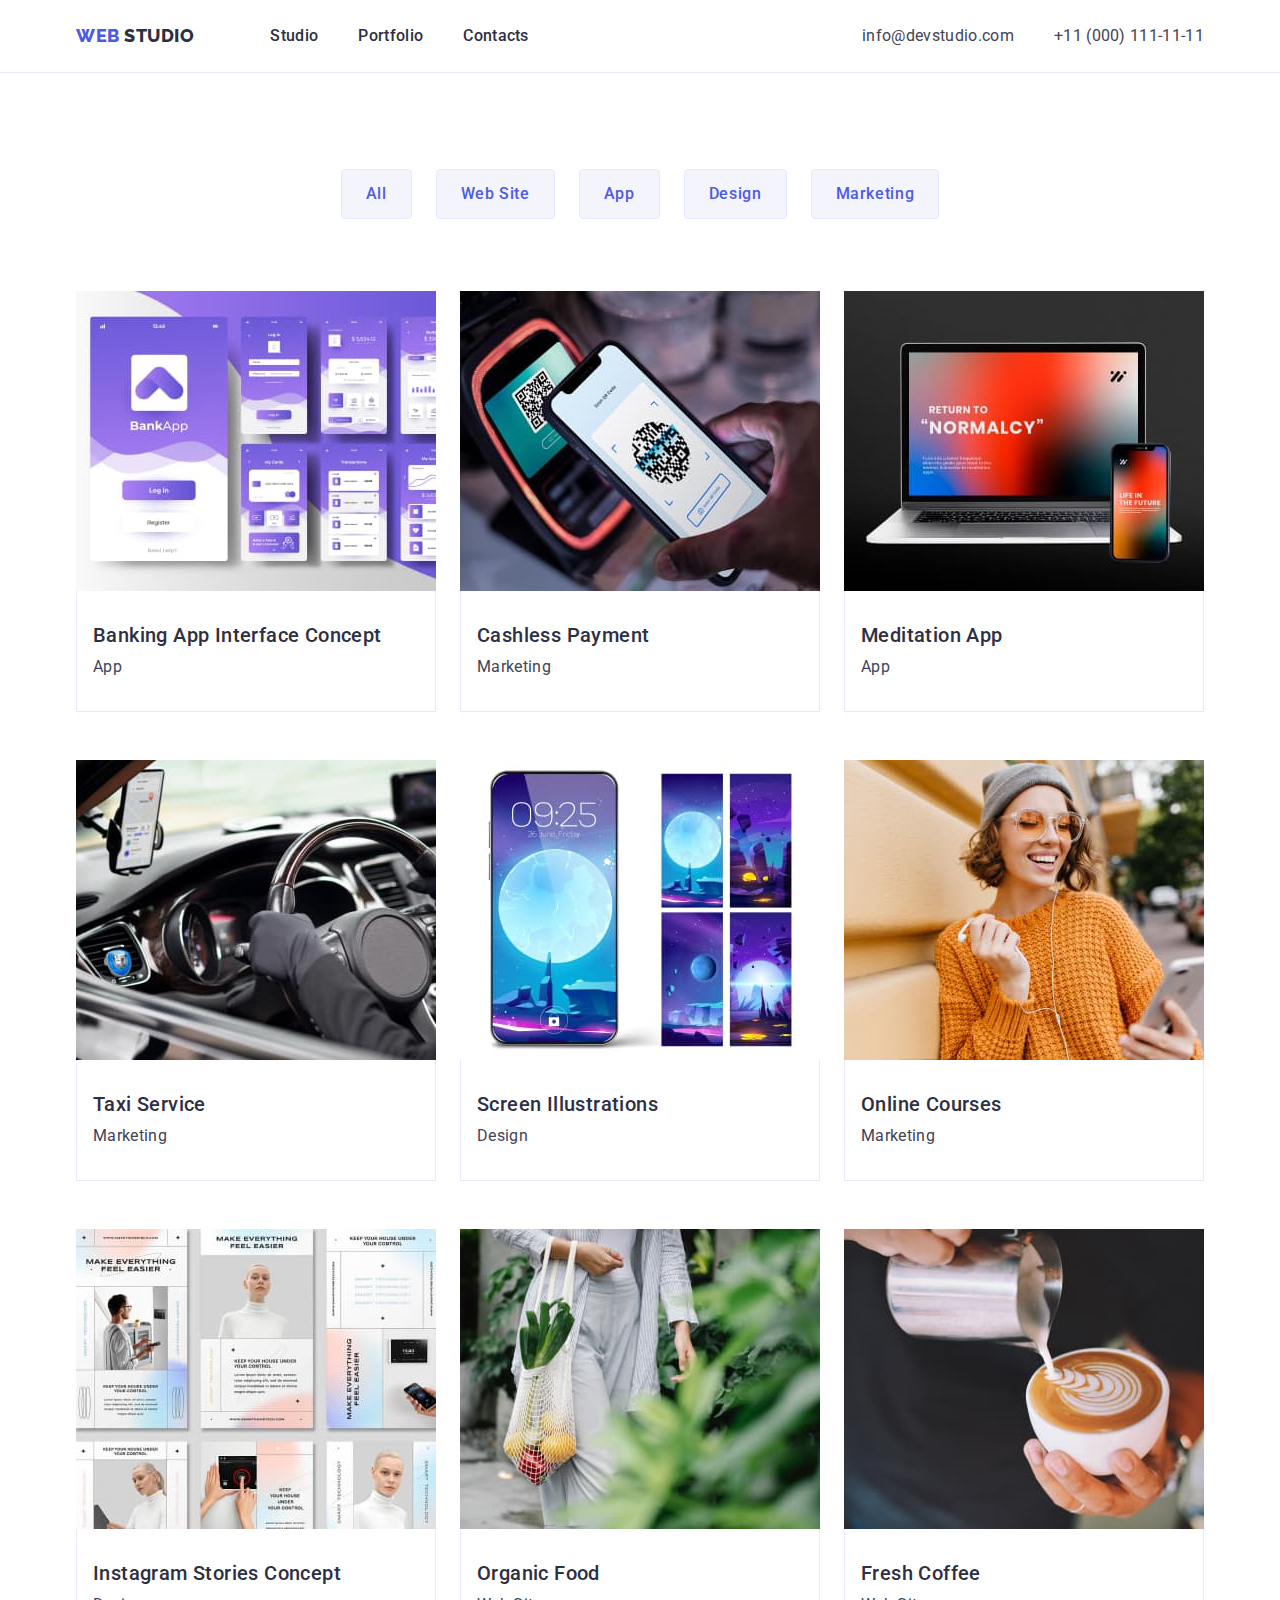
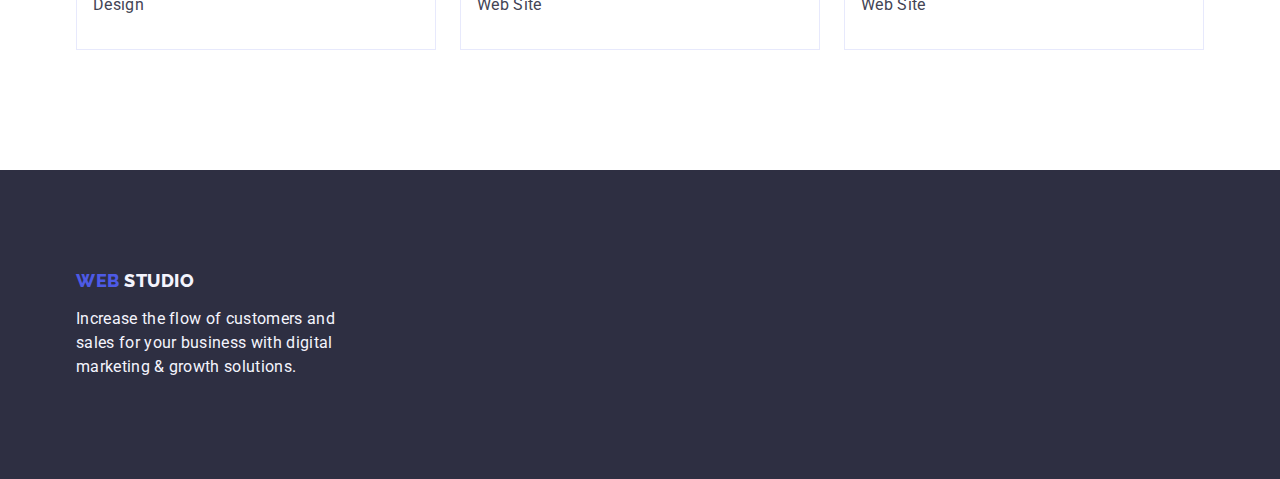
==== portfolio.html @ 8f1e39b2 "Initial commit" ====
<!DOCTYPE html>
<html lang="en">
  <head>
    <meta charset="UTF-8" />
    <meta http-equiv="X-UA-Compatible" content="IE=edge" />
    <meta name="viewport" content="width=device-width, initial-scale=1.0" />
    <title>Portfolio</title>
    <link rel="preconnect" href="https://fonts.googleapis.com" />
    <link rel="preconnect" href="https://fonts.gstatic.com" crossorigin />
    <link
      href="https://fonts.googleapis.com/css2?family=Raleway:wght@800&family=Roboto:wght@400;500;700&display=swap"
      rel="stylesheet"
    />
    <link
      rel="stylesheet"
      href="https://cdnjs.cloudflare.com/ajax/libs/modern-normalize/1.1.0/modern-normalize.min.css"
    />
    <link rel="stylesheet" href="./css/styles.css" />
  </head>

  <body>
    <!-- logo-->
    <header class="header">
      <div class="navigation-section container">
        <nav class="header-nav">
          <a href="./index.html" class="header-logo">
            Web
            <span class="header-logo-studio">Studio</span>
          </a>

          <!-- navigation -->

          <ul class="nav-items list">
            <li class="nav-item">
              <a href="./index.html" class="nav-link link">Studio</a>
            </li>
            <li class="nav-item">
              <a href="./portfolio.html" class="nav-link link">Portfolio</a>
            </li>
            <li class="nav-item">
              <a href="" class="nav-link link">Contacts</a>
            </li>
          </ul>
        </nav>

        <!-- address -->

        <address class="header-address">
          <ul class="outh-nav list">
            <li class="outh-item">
              <!-- link address mail  -->
              <a href="mailto:info@devstudio.com" class="outh-link link"
                >info@devstudio.com</a
              >
            </li>
            <li class="outh-item">
              <!-- link namber telephone -->
              <a href="tel:+110001111111" class="outh-link link"
                >+11 (000) 111-11-11</a
              >
            </li>
          </ul>
        </address>
      </div>
    </header>
    <main>
      <!-- section btn -->

      <section class="section-filtr section">
        <div class="container">
          <h1 class="visually-hidden">filters</h1>
          <ul class="filters-items list">
            <li class="btn">
              <button type="button" class="btn-link link">All</button>
            </li>
            <li class="btn">
              <button type="button" class="btn-link link">Web Site</button>
            </li>
            <li class="btn">
              <button type="button" class="btn-link link">App</button>
            </li>
            <li class="btn">
              <button type="button" class="btn-link link">Design</button>
            </li>
            <li class="btn">
              <button type="button" class="btn-link link">Marketing</button>
            </li>
          </ul>

          <!-- section photos -->

          <ul class="section-portfolio list">
            <li class="img-info">
              <a class="link" href=""
                ><img src="./images/banking.jpg" alt="banking" width="360" />
                <div class="info-link">
                  <h2 class="section-subtitle">
                    Banking App Interface Concept
                  </h2>
                  <p class="section-feature">App</p>
                </div>
              </a>
            </li>
            <li class="img-info">
              <a class="link" href=""
                ><img src="./images/cashless.jpg" alt="cashless" width="360" />
                <div class="info-link">
                  <h2 class="section-subtitle">Cashless Payment</h2>
                  <p class="section-feature">Marketing</p>
                </div>
              </a>
            </li>
            <li class="img-info">
              <a class="link" href=""
                ><img
                  src="./images/meditation.jpg"
                  alt="meditation"
                  width="360"
                />
                <div class="info-link">
                  <h2 class="section-subtitle">Meditation App</h2>
                  <p class="section-feature">App</p>
                </div>
              </a>
            </li>
            <li class="img-info">
              <a class="link" href=""
                ><img src="./images/taxi.jpg" alt="taxi" width="360" />
                <div class="info-link">
                  <h2 class="section-subtitle">Taxi Service</h2>
                  <p class="section-feature">Marketing</p>
                </div>
              </a>
            </li>
            <li class="img-info">
              <a class="link" href=""
                ><img
                  src="./images/skreenillustrations.jpg"
                  alt="skreen illustrations"
                  width="360"
                />
                <div class="info-link">
                  <h2 class="section-subtitle">Screen Illustrations</h2>
                  <p class="section-feature">Design</p>
                </div>
              </a>
            </li>
            <li class="img-info">
              <a class="link" href=""
                ><img src="./images/online.jpg" alt="online" width="360" />
                <div class="info-link">
                  <h2 class="section-subtitle">Online Courses</h2>
                  <p class="section-feature">Marketing</p>
                </div>
              </a>
            </li>
            <li class="img-info">
              <a class="link" href=""
                ><img
                  src="./images/instadram.jpg"
                  alt="instadram"
                  width="360"
                />
                <div class="info-link">
                  <h2 class="section-subtitle">Instagram Stories Concept</h2>
                  <p class="section-feature">Design</p>
                </div>
              </a>
            </li>
            <li class="img-info">
              <a class="link" href="">
                <img src="./images/organic.jpg" alt="organic" width="360" />
                <div class="info-link">
                  <h2 class="section-subtitle">Organic Food</h2>
                  <p class="section-feature">Web Site</p>
                </div>
              </a>
            </li>
            <li class="img-info">
              <a class="link" href=""
                ><img src="./images/fresh.jpg" alt="fresh" width="360" />
                <div class="info-link">
                  <h2 class="section-subtitle">Fresh Coffee</h2>
                  <p class="section-feature">Web Site</p>
                </div>
              </a>
            </li>
          </ul>
        </div>
      </section>
    </main>
    <footer class="futer list">
      <div class="container">
        <a href="./index.html" class="logo-futer link">
          Web
          <span class="title-studio">Studio</span>
        </a>
        <p class="box-text">
          Increase the flow of customers and sales for your business with
          digital marketing & growth solutions.
        </p>
      </div>
    </footer>
  </body>
</html>
---- css/styles.css ----
:root {
  --primary-text-color: #434455;
  --title-text-color: #2e2f42;
  --background-style-color: #ffffff;
  --primary-button-color: #4d5ae5;
  --active-button-color: #404bbf;
  --design-element: #f4f4fd;
  --border-box: #e7e9fc;
}

html {
  box-sizing: border-box;
}

*,
*::before *::after {
  box-sizing: inherit;
}

body {
  font-family: Roboto, sans-serif;
  margin: 0;
  background-color: var(--background-style-color);
  color: var(--primary-text-color);
  letter-spacing: 0.02em;
}

/* defolt class */

h1,
h2,
h3,
h4,
p {
  margin: 0 auto;
}
ul {
  list-style: none;
  padding: 0;
  margin: 0;
}
a {
  text-decoration: none;
}
.visually-hidden {
  position: absolute;
  width: 1px;
  height: 1px;
  margin: -1px;
  border: 0;
  padding: 0;

  white-space: nowrap;
  clip-path: inset(100%);
  clip: rect(0 0 0 0);
  overflow: hidden;
}

.container {
  width: 1158px;
  padding: 0 15px;

  margin: 0 auto;
}
.section-title {
  margin-top: 0;
  margin-bottom: 72px;

  color: var(--title-text-color);
  font-weight: 700;
  font-size: 36px;
  line-height: 1.11;
  text-align: center;
  letter-spacing: 0.02em;
  text-transform: capitalize;
}

.section-subtitle {
  margin-bottom: 8px;
  align-items: center;

  color: var(--title-text-color);
  font-family: "Roboto";
  font-style: normal;
  font-weight: 500;
  font-size: 20px;
  line-height: 1.2;
  letter-spacing: 0.02em;
}

.section-feature {
  margin-top: 0;
  margin-bottom: 0px;

  color: var(--primary-text-color);
  font-size: 16px;
  line-height: 1.5;
}

img {
  display: block;
}

/* logo*/

.navigation-section {
  display: flex;
  align-items: center;
  justify-content: space-between;
  margin: 0 auto;
}

.header {
  border-bottom: 1px solid var(--border-box);
}

.header-nav {
  display: flex;
  align-items: center;
}

.header-logo {
  margin-right: 76px;

  color: var(--primary-button-color);
  font-family: Raleway, sans-serif;
  font-weight: 800;
  font-size: 18px;
  line-height: 1.17;
  letter-spacing: 0.03em;
  text-transform: uppercase;
  text-decoration: none;
}
.header-logo-studio {
  color: var(--title-text-color);
}

/* navigation */

.nav-items {
  display: flex;
}
.nav-item:not(:last-child) {
  margin-right: 40px;
}
.nav-link {
  display: block;
  padding: 24px 0;

  color: var(--title-text-color);
  font-weight: 500;
  font-family: inherit;
  font-size: 16px;
  line-height: 1.5;
}

.nav-link:hover,
.nav-link:focus {
  color: var(--active-button-color);
}

/* address  */
.header-address {
  padding-top: 24px;
  padding-bottom: 24px;
}
.outh-nav {
  display: flex;
}

.outh-item:not(:last-child) {
  margin-right: 40px;
}

.outh-link {
  display: block;
  border: none;

  color: var(--primary-text-color);
  font-style: normal;
  font-size: 16px;
  line-height: 1.5;
}
.outh-link:hover,
.outh-link:focus {
  color: var(--active-button-color);
}

/* hero */

.hero {
  align-items: center;

  padding: 188px 0;
  background-color: var(--title-text-color);
}

.hero-subject {
  max-width: 496px;
  margin-bottom: 48px;

  color: var(--background-style-color);
  font-weight: 700;
  font-size: 56px;
  line-height: 1.07;
  letter-spacing: 0.02em;
}
/*hero btn */

.hero-btn {
  display: block;
  min-width: 169px;
  padding: 16px 32px;
  margin: auto;

  background-color: var(--primary-button-color);
  color: var(--background-style-color);
  font-family: "Roboto", sans-serif;
  font-weight: 500;
  font-size: 16px;
  line-height: 1.5;
  letter-spacing: 0.04em;
  cursor: pointer;

  border: none;
  box-shadow: 0px 4px 4px rgba(0, 0, 0, 0.15);
  border-radius: 4px;
}

.hero-btn:hover,
.hero-btn:focus {
  background-color: var(--active-button-color);
  color: var(--background-style-color);
}

/* section */
.advantages-section {
  padding: 120px 0;
  margin: 0 auto;
}

.advantages-list {
  display: flex;
  align-items: center;
  gap: 24px;
}
.advantages-item {
  display: flex;
  flex-direction: column;
  align-items: baseline;
  padding: 0px;
  /* gap: 8px; */
  width: calc((100% - 72px) / 4);
}
.advantages-item .section-subtitle {
  margin-left: 0;
}

/* work-section  */

.work-section {
  padding-bottom: 120px;
}

.work-list {
  display: flex;
}

.work-item:not(:last-child) {
  margin-right: 24px;
}
/* section 4 */
.section-individual {
  padding-top: 120px;
  padding-bottom: 120px;

  background-color: var(--design-element);
}

.individual-lists {
  display: flex;
  align-items: center;
  padding: 0;
  margin: 0;
}

.teacher-list {
  background-color: var(--background-style-color);
  box-shadow: 0px 1px 6px rgba(46, 47, 66, 0.08),
    0px 1px 1px rgba(46, 47, 66, 0.16), 0px 2px 1px rgba(46, 47, 66, 0.08);
  border-radius: 0px 0px 4px 4px;
}

.teacher-list:not(:last-child) {
  margin-right: 24px;
}

.information-list {
  display: flex;
  flex-direction: column;
  padding: 32px 16px;
}
.information-list > h3,
.information-list > p {
  text-align: center;
}

/* footer     */
.futer {
  display: flex;

  background-color: var(--title-text-color);
  padding-top: 100px;
  padding-bottom: 100px;
}

.logo-futer {
  display: inline-block;
  margin-bottom: 16px;
  padding: 0;

  min-width: 115px;
  color: var(--primary-button-color);
  font-family: Raleway, sans-serif;
  font-weight: 800;
  font-size: 18px;
  line-height: 1.17;
  letter-spacing: 0.03em;
  text-transform: uppercase;
  text-decoration: none;
}

.title-studio {
  color: var(--design-element);
}
.box-text {
  width: 264px;
  margin: 0;

  color: var(--design-element);
  font-size: 16px;
  line-height: 1.5;
}

/* porfolio */
.section-filtr {
  padding: 96px 0 120px;
}

.filters-items {
  display: flex;
  padding: 0;

  margin-bottom: 72px;
  gap: 24px;
  align-items: center;

  flex-direction: row;
  justify-content: center;
}
.btn {
  align-items: center;
  margin: 0;
  padding: 0;
}

.btn-link {
  display: flex;
  margin: 0;
  padding: 12px 24px;
  align-items: center;
  border: 1px solid var(--border-box);
  border-radius: 4px;

  background-color: var(--design-element);
  color: var(--primary-button-color);
  font-family: Roboto, sans-serif;
  font-weight: 500;
  font-size: 16px;
  line-height: 1.5;
  letter-spacing: 0.04em;
  cursor: pointer;
}
.ntn-link:not(:last-child) {
  margin-right: 12px 24px;
}

.btn-link:hover,
.btn-link:focus {
  background-color: var(--active-button-color);
  color: var(--background-style-color);
  border: none;
  border: 1px solid transparent;
}

/* section-portfolio 2 */
.section-portfolio {
  display: flex;
  flex-wrap: wrap;
}
.img-info {
  display: flex;
  justify-content: center;
  margin-right: 24px;
  margin-bottom: 48px;
  width: 360px;
  /* border: 1px solid var(--border-box); */
}

.img-info:nth-child(3n) {
  margin-right: 0;
}
.img-info:nth-last-child(-n + 3) {
  margin-bottom: 0;
}

.info-link {
  margin: 0 auto;
  padding: 32px 16px;

  border: 1px solid var(--border-box);
  border-top: none;
}
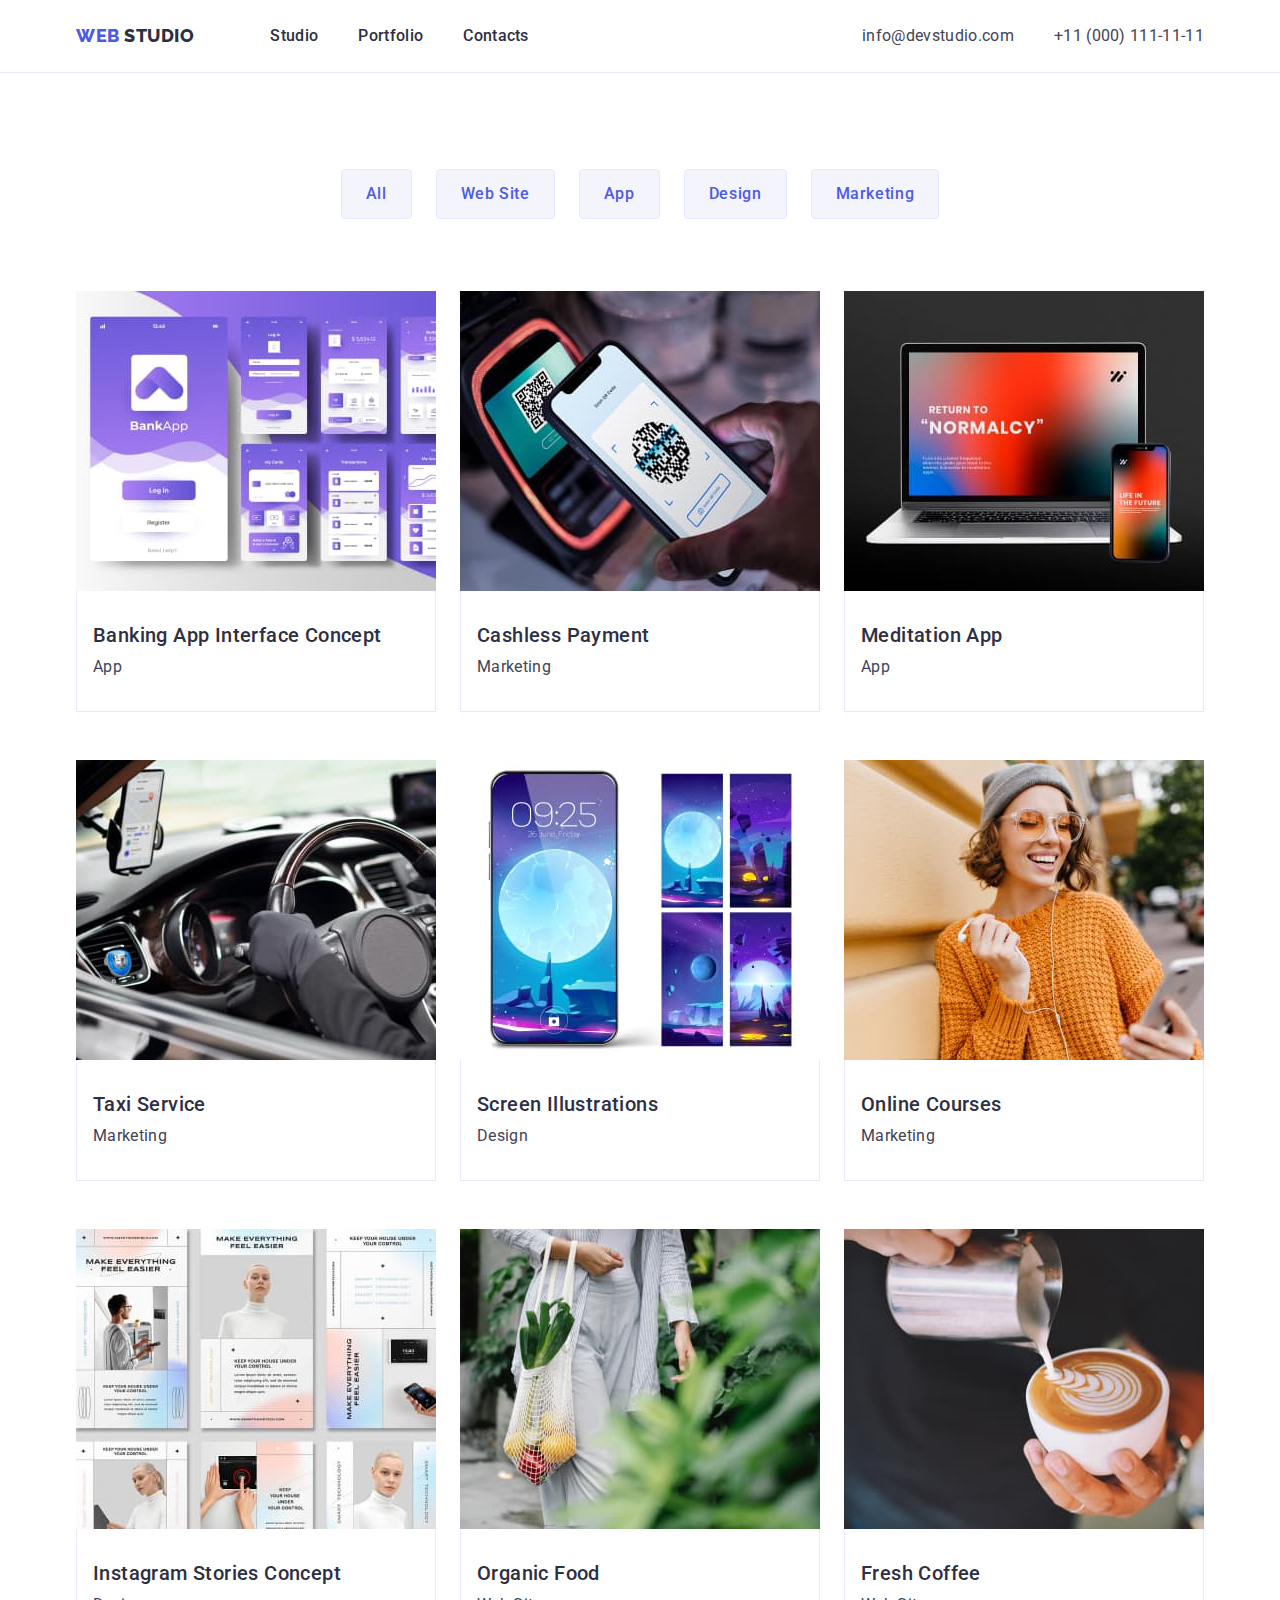
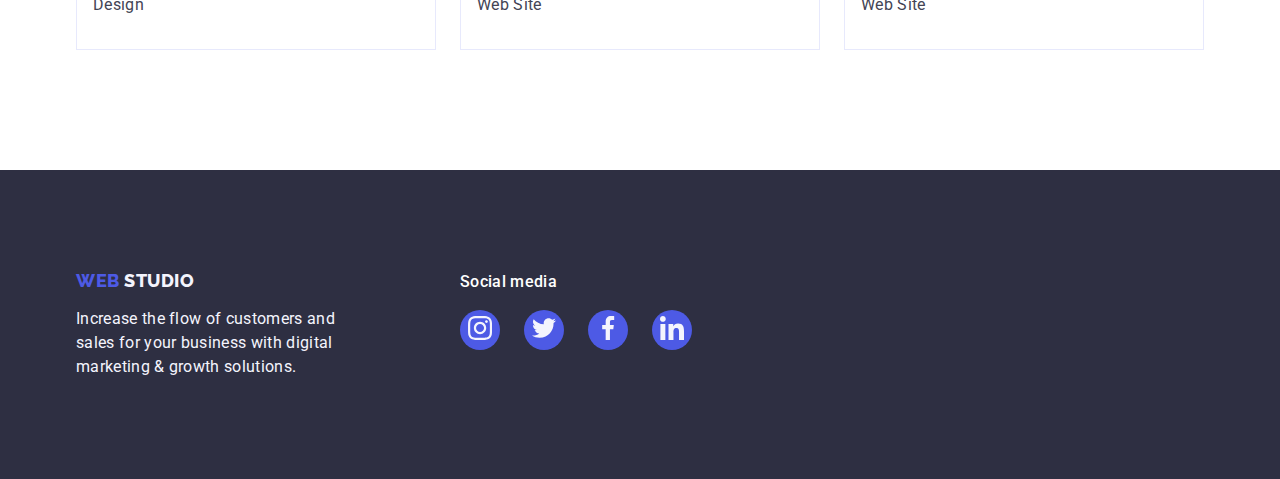
==== commit 8e6e45de: "my-job" ====
--- a/portfolio.html
+++ b/portfolio.html
@@ -189,16 +189,51 @@
         </div>
       </section>
     </main>
-    <footer class="futer list">
-      <div class="container">
-        <a href="./index.html" class="logo-futer link">
-          Web
-          <span class="title-studio">Studio</span>
-        </a>
-        <p class="box-text">
-          Increase the flow of customers and sales for your business with
-          digital marketing & growth solutions.
-        </p>
+    <footer class="futer">
+      <div class="over-futer container">
+        <div class="futer-title">
+          <a href="./index.html" class="logo-futer link">
+            Web
+            <span class="title-studio">Studio</span>
+          </a>
+          <p class="box-text">
+            Increase the flow of customers and sales for your business with
+            digital marketing & growth solutions.
+          </p>
+        </div>
+        <div class="contacts-active">
+          <h4 class="futer-subtitle">Social media</h4>
+          <ul class="futer-link-icon">
+            <li class="compani-link-icon">
+              <a href="" aria-label="link to instagram">
+                <svg class="social-contakt" width="24" height="24">
+                  <use href="./images/icons.svg#icon-instagram"></use>
+                </svg>
+              </a>
+            </li>
+            <li class="compani-link-icon">
+              <a href="" aria-label="link to twitter">
+                <svg class="social-contakt" width="24" height="24">
+                  <use href="./images/icons.svg#icon-twitter"></use>
+                </svg>
+              </a>
+            </li>
+            <li class="compani-link-icon">
+              <a href="" aria-label="link to facebook">
+                <svg class="social-contakt" width="24" height="24">
+                  <use href="./images/icons.svg#icon-facebook"></use>
+                </svg>
+              </a>
+            </li>
+            <li class="compani-link-icon">
+              <a href="" aria-label="link to linkedin">
+                <svg class="social-contakt" width="24" height="24">
+                  <use href="./images/icons.svg#icon-linkedin"></use>
+                </svg>
+              </a>
+            </li>
+          </ul>
+        </div>
       </div>
     </footer>
   </body>
--- a/css/styles.css
+++ b/css/styles.css
@@ -6,6 +6,8 @@
   --active-button-color: #404bbf;
   --design-element: #f4f4fd;
   --border-box: #e7e9fc;
+  --icon-color: #8e8f99;
+  --social-link-active: #31d0aa;
 }
 
 html {
@@ -86,6 +88,16 @@
   font-size: 20px;
   line-height: 1.2;
   letter-spacing: 0.02em;
+}
+.futer-subtitle {
+  margin-bottom: 16px;
+  align-items: center;
+
+  font-weight: 500;
+  font-size: 16px;
+  line-height: 1.5;
+  letter-spacing: 0.02em;
+  color: var(--background-style-color);
 }
 
 .section-feature {
@@ -189,10 +201,18 @@
 /* hero */
 
 .hero {
-  align-items: center;
-
   padding: 188px 0;
+
   background-color: var(--title-text-color);
+  background-image: linear-gradient(
+      rgba(46, 47, 66, 0.7),
+      rgba(46, 47, 66, 0.7)
+    ),
+    url(../images/bac-people-office.jpg);
+  background-repeat: no-repeat;
+  background-position: center;
+
+  background-size: 1440px 600px;
 }
 
 .hero-subject {
@@ -233,7 +253,7 @@
   color: var(--background-style-color);
 }
 
-/* section */
+/* section 2 */
 .advantages-section {
   padding: 120px 0;
   margin: 0 auto;
@@ -249,8 +269,24 @@
   flex-direction: column;
   align-items: baseline;
   padding: 0px;
-  /* gap: 8px; */
+  gap: 8px;
   width: calc((100% - 72px) / 4);
+}
+.icon-bac {
+  display: flex;
+  justify-content: center;
+  align-items: center;
+
+  width: 264px;
+  height: 112px;
+
+  background: var(--design-element);
+  border-radius: 4px;
+}
+
+.social-icon {
+  width: 64px;
+  height: 64px;
 }
 .advantages-item .section-subtitle {
   margin-left: 0;
@@ -269,7 +305,7 @@
 .work-item:not(:last-child) {
   margin-right: 24px;
 }
-/* section 4 */
+/*nfo-teacher section 4 */
 .section-individual {
   padding-top: 120px;
   padding-bottom: 120px;
@@ -279,6 +315,7 @@
 
 .individual-lists {
   display: flex;
+  align-items: center;
   align-items: center;
   padding: 0;
   margin: 0;
@@ -303,8 +340,78 @@
 .information-list > h3,
 .information-list > p {
   text-align: center;
-}
-
+  margin-bottom: 8px;
+}
+.info-link-icon {
+  display: flex;
+
+  flex-direction: row;
+  justify-content: center;
+  align-items: center;
+  padding: 0px;
+  gap: 24px;
+}
+.link-icon-teacher {
+  display: flex;
+  justify-content: center;
+  align-items: center;
+  width: 40px;
+  height: 40px;
+
+  background-color: var(--primary-button-color);
+  border-radius: 50%;
+}
+.link-icon-teacher:hover,
+.link-icon-teacher:focus {
+  background-color: var(--social-link-active);
+  border-radius: 50%;
+}
+
+.social-list {
+  fill: var(--design-element);
+  width: 16px;
+  height: 16px;
+}
+
+/* compani link */
+
+.compani {
+  padding-top: 120px;
+  padding-bottom: 120px;
+  margin: auto;
+}
+.compani-lists {
+  display: flex;
+
+  flex-direction: row;
+  justify-content: center;
+  align-items: center;
+  padding: 0px;
+  gap: 24px;
+}
+
+.img-link-compani > a {
+  display: flex;
+  justify-content: center;
+  align-items: center;
+  width: 168px;
+  height: 88px;
+  border: 1px solid #8e8f99;
+
+  border-radius: 4px;
+}
+.compani-link {
+  fill: #8e8f99;
+}
+.compani-link:hover,
+.compani-link:focus,
+.img-link-compani:hover,
+.img-link-compani:focus {
+  border: 1px solid #404bbf;
+  fill: #404bbf;
+}
+
+/* #404BBF */
 /* footer     */
 .futer {
   display: flex;
@@ -312,6 +419,11 @@
   background-color: var(--title-text-color);
   padding-top: 100px;
   padding-bottom: 100px;
+}
+
+.over-futer {
+  display: flex;
+  gap: 120px;
 }
 
 .logo-futer {
@@ -341,6 +453,38 @@
   font-size: 16px;
   line-height: 1.5;
 }
+/* futer link */
+
+.futer-link-icon {
+  display: flex;
+
+  flex-direction: row;
+  justify-content: center;
+  align-items: center;
+  padding: 0px;
+  gap: 24px;
+}
+.compani-link-icon {
+  display: flex;
+  justify-content: center;
+  align-items: center;
+  width: 40px;
+  height: 40px;
+
+  background-color: var(--primary-button-color);
+  border-radius: 50%;
+}
+
+.social-contakt {
+  fill: var(--design-element);
+  width: 24px;
+  height: 24px;
+}
+.compani-link-icon:hover,
+.compani-link-icon:focus {
+  background-color: var(--social-link-active);
+  border-radius: 50%;
+}
 
 /* porfolio */
 .section-filtr {
@@ -391,6 +535,9 @@
   color: var(--background-style-color);
   border: none;
   border: 1px solid transparent;
+  box-shadow: 0px 3px 1px rgba(0, 0, 0, 0.1), 0px 2px 1px rgba(0, 0, 0, 0.08),
+    0px 2px 2px rgba(0, 0, 0, 0.12);
+  border-radius: 4px;
 }
 
 /* section-portfolio 2 */
@@ -404,7 +551,6 @@
   margin-right: 24px;
   margin-bottom: 48px;
   width: 360px;
-  /* border: 1px solid var(--border-box); */
 }
 
 .img-info:nth-child(3n) {
@@ -412,6 +558,12 @@
 }
 .img-info:nth-last-child(-n + 3) {
   margin-bottom: 0;
+}
+
+.img-info:hover,
+.img-info:focus {
+  box-shadow: 0px 1px 6px rgba(46, 47, 66, 0.08),
+    0px 1px 1px rgba(46, 47, 66, 0.16), 0px 2px 1px rgba(46, 47, 66, 0.08);
 }
 
 .info-link {
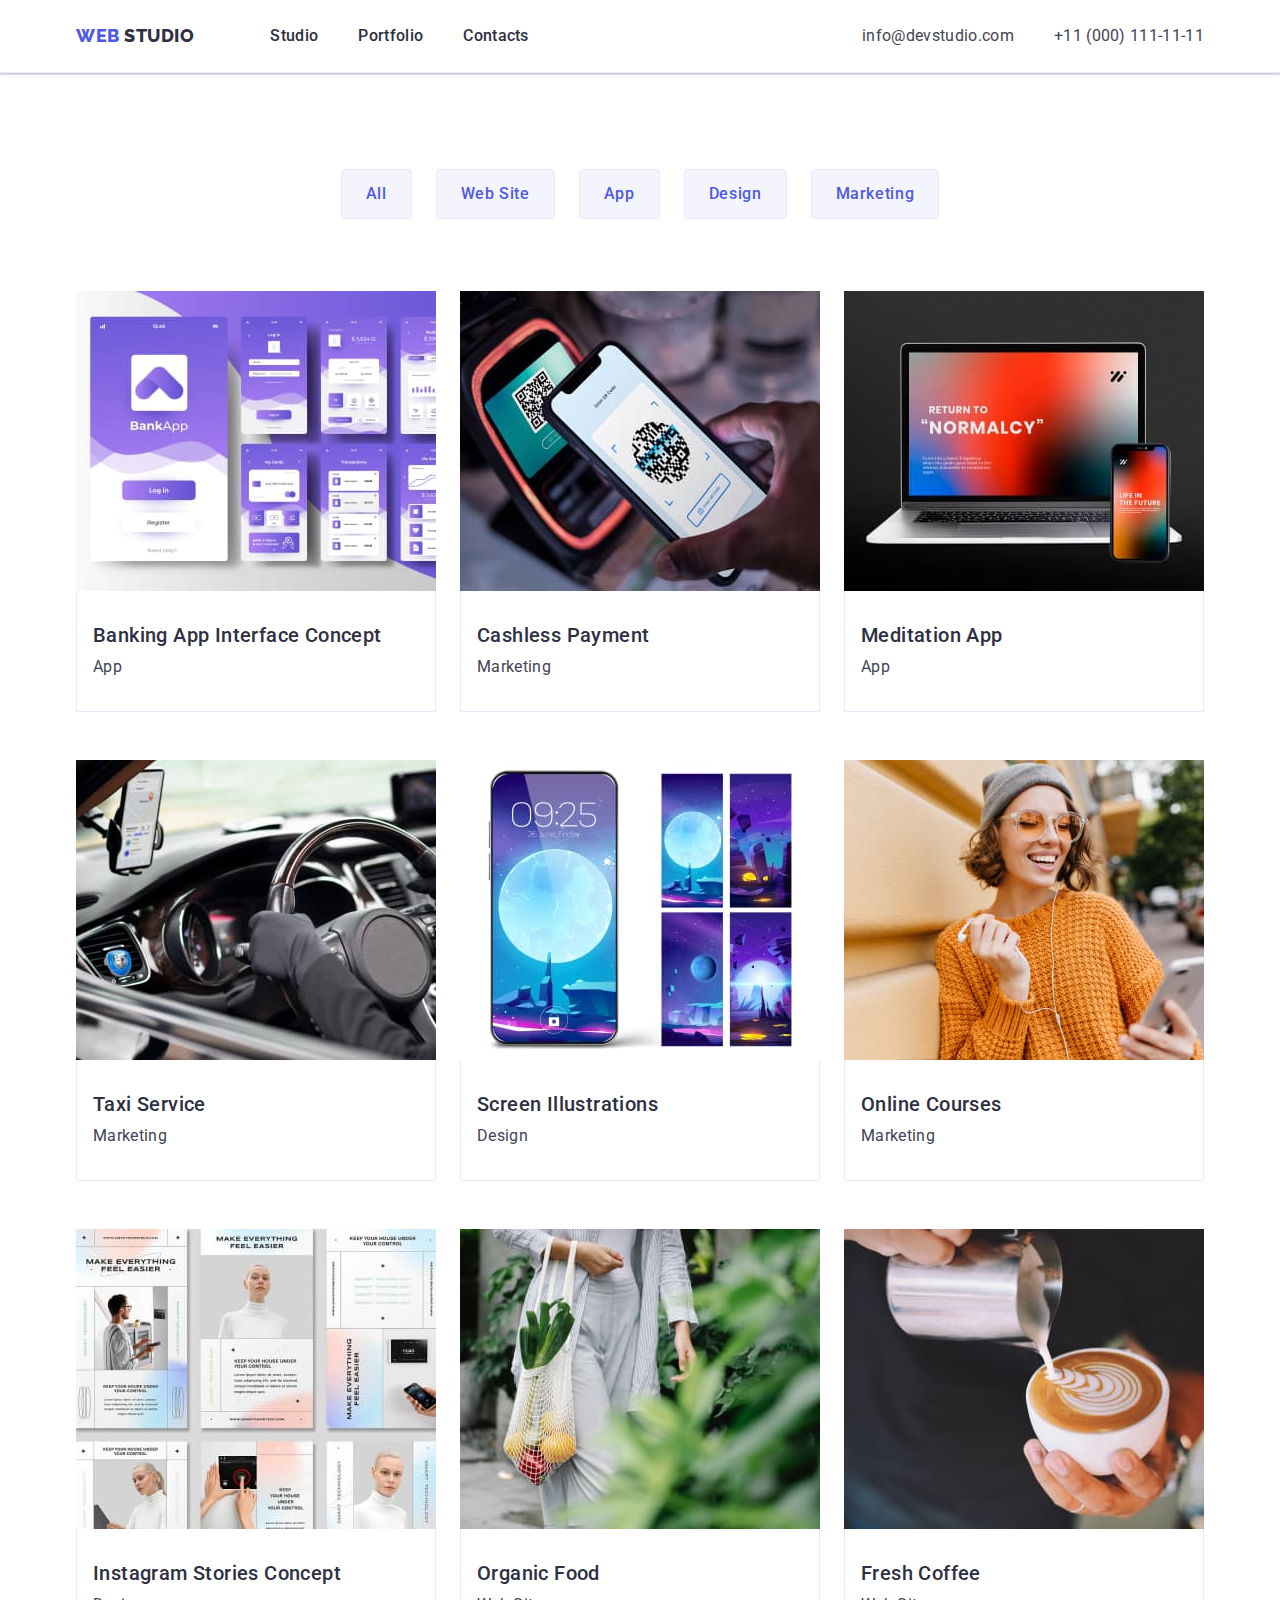
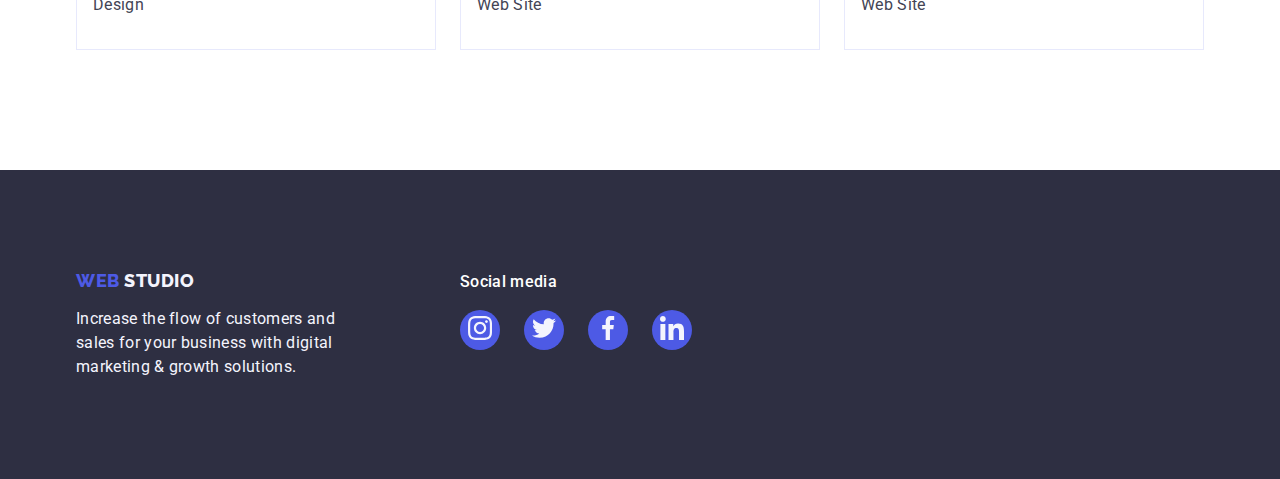
==== commit 56ed7b17: "blend" ====
--- a/portfolio.html
+++ b/portfolio.html
@@ -91,7 +91,7 @@
 
           <ul class="section-portfolio list">
             <li class="img-info">
-              <a class="link" href=""
+              <a class="img-portfolio_link link" href=""
                 ><img src="./images/banking.jpg" alt="banking" width="360" />
                 <div class="info-link">
                   <h2 class="section-subtitle">
@@ -102,7 +102,7 @@
               </a>
             </li>
             <li class="img-info">
-              <a class="link" href=""
+              <a class="img-portfolio_link link" href=""
                 ><img src="./images/cashless.jpg" alt="cashless" width="360" />
                 <div class="info-link">
                   <h2 class="section-subtitle">Cashless Payment</h2>
@@ -111,7 +111,7 @@
               </a>
             </li>
             <li class="img-info">
-              <a class="link" href=""
+              <a class="img-portfolio_link link" href=""
                 ><img
                   src="./images/meditation.jpg"
                   alt="meditation"
@@ -124,7 +124,7 @@
               </a>
             </li>
             <li class="img-info">
-              <a class="link" href=""
+              <a class="img-portfolio_link link" href=""
                 ><img src="./images/taxi.jpg" alt="taxi" width="360" />
                 <div class="info-link">
                   <h2 class="section-subtitle">Taxi Service</h2>
@@ -133,7 +133,7 @@
               </a>
             </li>
             <li class="img-info">
-              <a class="link" href=""
+              <a class="img-portfolio_link link" href=""
                 ><img
                   src="./images/skreenillustrations.jpg"
                   alt="skreen illustrations"
@@ -146,7 +146,7 @@
               </a>
             </li>
             <li class="img-info">
-              <a class="link" href=""
+              <a class="img-portfolio_link link" href=""
                 ><img src="./images/online.jpg" alt="online" width="360" />
                 <div class="info-link">
                   <h2 class="section-subtitle">Online Courses</h2>
@@ -155,7 +155,7 @@
               </a>
             </li>
             <li class="img-info">
-              <a class="link" href=""
+              <a class="img-portfolio_link link" href=""
                 ><img
                   src="./images/instadram.jpg"
                   alt="instadram"
@@ -168,7 +168,7 @@
               </a>
             </li>
             <li class="img-info">
-              <a class="link" href="">
+              <a class="img-portfolio_link link" href="">
                 <img src="./images/organic.jpg" alt="organic" width="360" />
                 <div class="info-link">
                   <h2 class="section-subtitle">Organic Food</h2>
@@ -177,7 +177,7 @@
               </a>
             </li>
             <li class="img-info">
-              <a class="link" href=""
+              <a class="img-portfolio_link link" href=""
                 ><img src="./images/fresh.jpg" alt="fresh" width="360" />
                 <div class="info-link">
                   <h2 class="section-subtitle">Fresh Coffee</h2>
--- a/css/styles.css
+++ b/css/styles.css
@@ -124,6 +124,8 @@
 
 .header {
   border-bottom: 1px solid var(--border-box);
+  box-shadow: 0px 2px 1px rgba(46, 47, 66, 0.08),
+    0px 1px 1px rgba(46, 47, 66, 0.16), 0px 1px 6px rgba(46, 47, 66, 0.08);
 }
 
 .header-nav {
@@ -201,6 +203,9 @@
 /* hero */
 
 .hero {
+  max-height: 600;
+  max-width: 1440px;
+  margin: auto;
   padding: 188px 0;
 
   background-color: var(--title-text-color);
@@ -211,8 +216,7 @@
     url(../images/bac-people-office.jpg);
   background-repeat: no-repeat;
   background-position: center;
-
-  background-size: 1440px 600px;
+  background-size: cover;
 }
 
 .hero-subject {
@@ -282,6 +286,7 @@
 
   background: var(--design-element);
   border-radius: 4px;
+  margin-bottom: 8px;
 }
 
 .social-icon {
@@ -335,7 +340,8 @@
 .information-list {
   display: flex;
   flex-direction: column;
-  padding: 32px 16px;
+
+  padding: 32px 0;
 }
 .information-list > h3,
 .information-list > p {
@@ -357,12 +363,21 @@
   align-items: center;
   width: 40px;
   height: 40px;
-
+}
+
+.link-content-icon-people {
+  display: flex;
+  justify-content: center;
+  align-items: center;
+
+  width: 100%;
+  height: 100%;
   background-color: var(--primary-button-color);
   border-radius: 50%;
 }
-.link-icon-teacher:hover,
-.link-icon-teacher:focus {
+
+.link-content-icon-people:hover,
+.link-content-icon-people:focus {
   background-color: var(--social-link-active);
   border-radius: 50%;
 }
@@ -380,6 +395,10 @@
   padding-bottom: 120px;
   margin: auto;
 }
+.compani > .section-title {
+  line-height: 1.1;
+}
+
 .compani-lists {
   display: flex;
 
@@ -390,28 +409,27 @@
   gap: 24px;
 }
 
-.img-link-compani > a {
+.partner {
   display: flex;
   justify-content: center;
   align-items: center;
   width: 168px;
   height: 88px;
   border: 1px solid #8e8f99;
-
   border-radius: 4px;
-}
+  color: var(--icon-color);
+}
+
+.partner:hover,
+.partner:focus {
+  border-color: var(--active-button-color);
+  color: #404bbf var(--active-button-color);
+}
+
 .compani-link {
-  fill: #8e8f99;
-}
-.compani-link:hover,
-.compani-link:focus,
-.img-link-compani:hover,
-.img-link-compani:focus {
-  border: 1px solid #404bbf;
-  fill: #404bbf;
-}
-
-/* #404BBF */
+  fill: currentColor;
+}
+
 /* footer     */
 .futer {
   display: flex;
@@ -560,8 +578,8 @@
   margin-bottom: 0;
 }
 
-.img-info:hover,
-.img-info:focus {
+.img-portfolio_link:hover,
+.img-portfolio_link:focus {
   box-shadow: 0px 1px 6px rgba(46, 47, 66, 0.08),
     0px 1px 1px rgba(46, 47, 66, 0.16), 0px 2px 1px rgba(46, 47, 66, 0.08);
 }
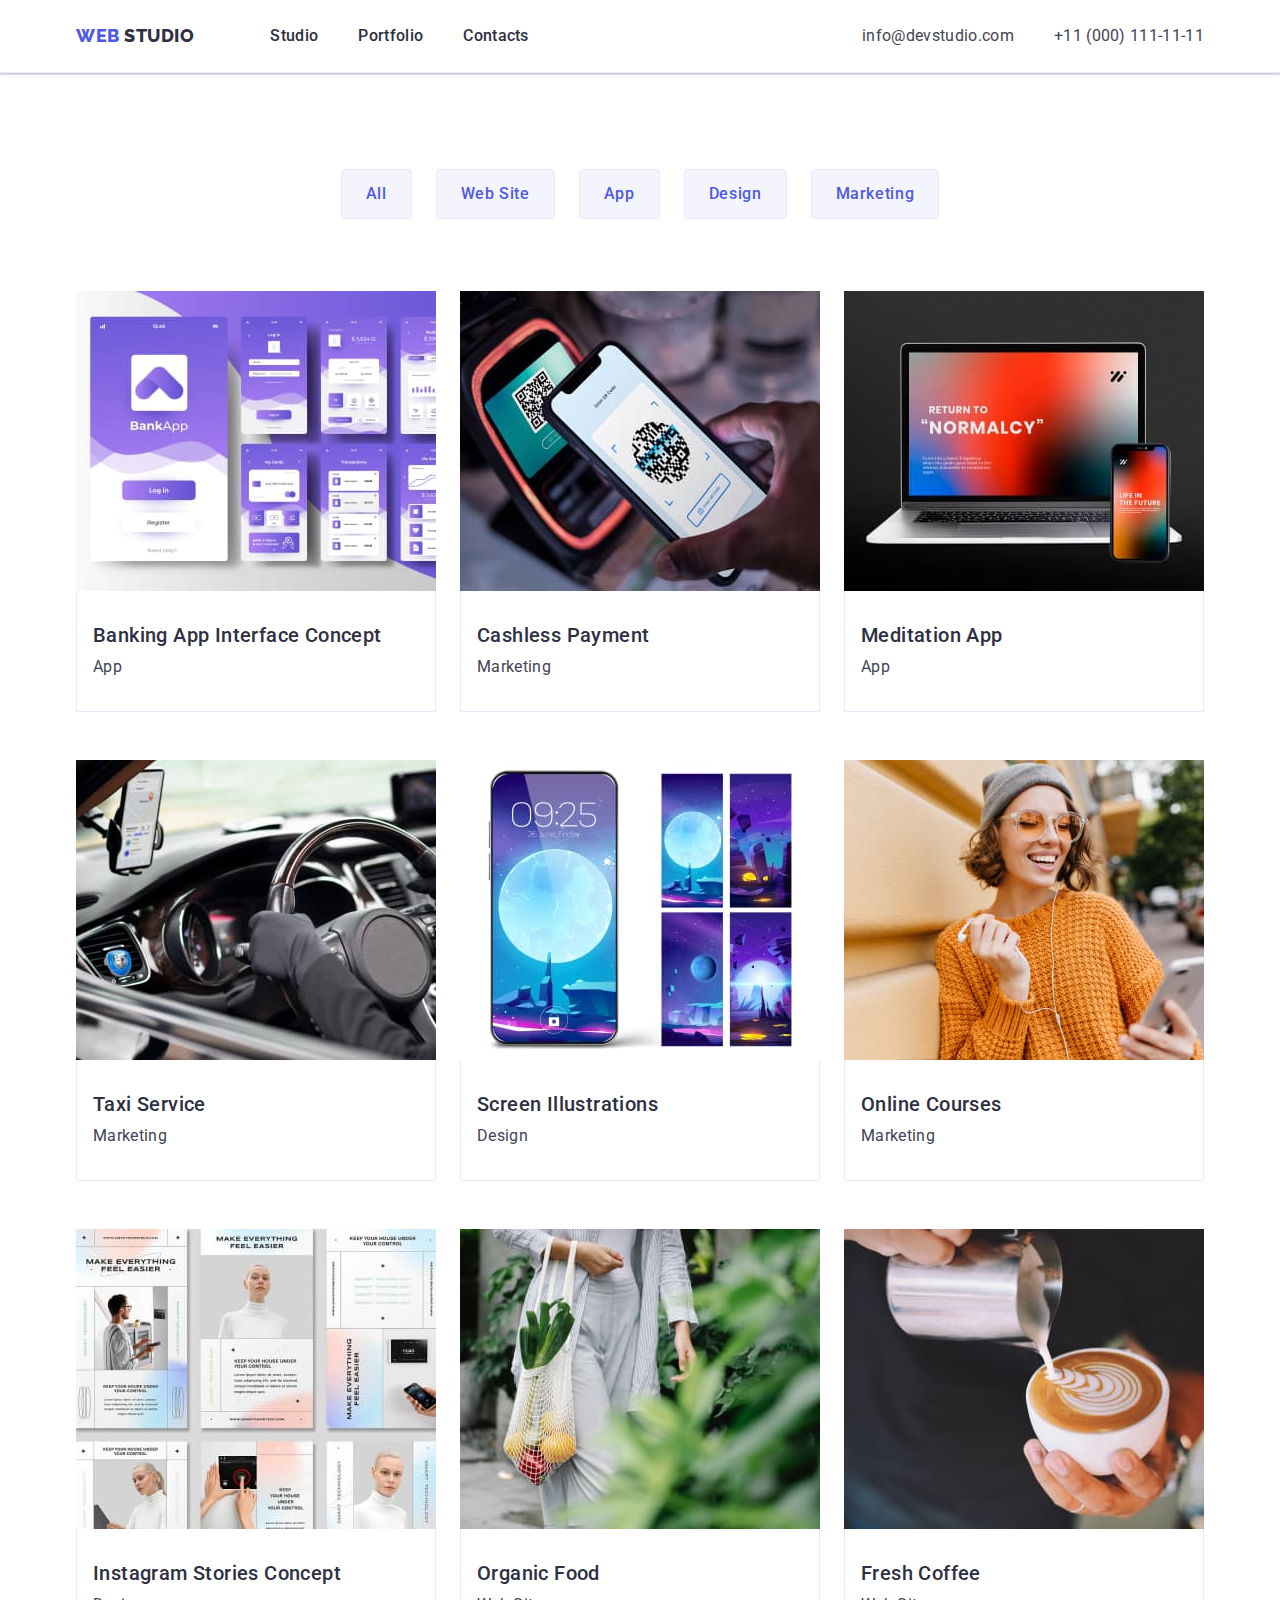
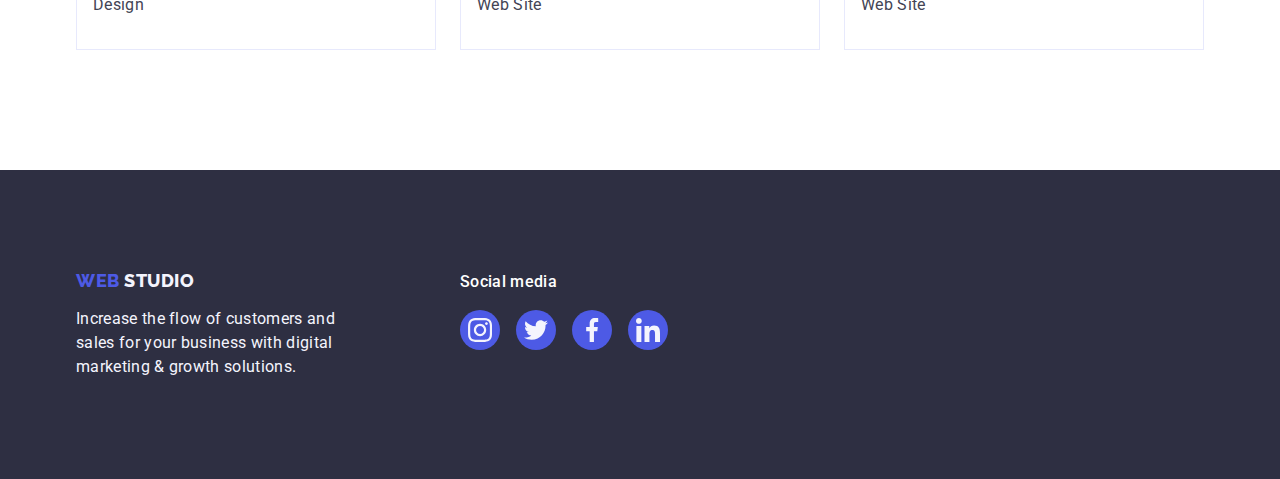
==== commit f2841b35: "validator and hover" ====
--- a/portfolio.html
+++ b/portfolio.html
@@ -189,10 +189,10 @@
         </div>
       </section>
     </main>
-    <footer class="futer">
-      <div class="over-futer container">
-        <div class="futer-title">
-          <a href="./index.html" class="logo-futer link">
+    <footer class="footer">
+      <div class="over-footer container">
+        <div class="blokc-futer">
+          <a href="./index.html" class="logo-footer link">
             Web
             <span class="title-studio">Studio</span>
           </a>
@@ -201,32 +201,50 @@
             digital marketing & growth solutions.
           </p>
         </div>
+
         <div class="contacts-active">
-          <h4 class="futer-subtitle">Social media</h4>
-          <ul class="futer-link-icon">
-            <li class="compani-link-icon">
-              <a href="" aria-label="link to instagram">
+          <p class="footer-subtitle">Social media</p>
+
+          <ul class="footer-link-icon">
+            <li class="compani-link-icon">
+              <a
+                class="icon-compani-links"
+                href=""
+                aria-label="link to instagram"
+              >
                 <svg class="social-contakt" width="24" height="24">
                   <use href="./images/icons.svg#icon-instagram"></use>
                 </svg>
               </a>
             </li>
             <li class="compani-link-icon">
-              <a href="" aria-label="link to twitter">
+              <a
+                class="icon-compani-links"
+                href=""
+                aria-label="link to twitter"
+              >
                 <svg class="social-contakt" width="24" height="24">
                   <use href="./images/icons.svg#icon-twitter"></use>
                 </svg>
               </a>
             </li>
             <li class="compani-link-icon">
-              <a href="" aria-label="link to facebook">
+              <a
+                class="icon-compani-links"
+                href=""
+                aria-label="link to facebook"
+              >
                 <svg class="social-contakt" width="24" height="24">
                   <use href="./images/icons.svg#icon-facebook"></use>
                 </svg>
               </a>
             </li>
             <li class="compani-link-icon">
-              <a href="" aria-label="link to linkedin">
+              <a
+                class="icon-compani-links"
+                href=""
+                aria-label="link to linkedin"
+              >
                 <svg class="social-contakt" width="24" height="24">
                   <use href="./images/icons.svg#icon-linkedin"></use>
                 </svg>
--- a/css/styles.css
+++ b/css/styles.css
@@ -378,7 +378,7 @@
 
 .link-content-icon-people:hover,
 .link-content-icon-people:focus {
-  background-color: var(--social-link-active);
+  background-color: var(--active-button-color);
   border-radius: 50%;
 }
 
@@ -395,7 +395,7 @@
   padding-bottom: 120px;
   margin: auto;
 }
-.compani > .section-title {
+.companis-title {
   line-height: 1.1;
 }
 
@@ -423,7 +423,7 @@
 .partner:hover,
 .partner:focus {
   border-color: var(--active-button-color);
-  color: #404bbf var(--active-button-color);
+  color: var(--active-button-color);
 }
 
 .compani-link {
@@ -431,7 +431,7 @@
 }
 
 /* footer     */
-.futer {
+.footer {
   display: flex;
 
   background-color: var(--title-text-color);
@@ -439,12 +439,15 @@
   padding-bottom: 100px;
 }
 
-.over-futer {
-  display: flex;
-  gap: 120px;
-}
-
-.logo-futer {
+.over-footer {
+  display: flex;
+  align-items: baseline;
+}
+.blokc-futer {
+  margin-right: 120px;
+}
+
+.logo-footer {
   display: inline-block;
   margin-bottom: 16px;
   padding: 0;
@@ -463,6 +466,17 @@
 .title-studio {
   color: var(--design-element);
 }
+
+.footer-subtitle {
+  margin-bottom: 16px;
+
+  font-weight: 500;
+  font-size: 16px;
+  line-height: 1.5;
+  letter-spacing: 0.02em;
+  color: var(--background-style-color);
+}
+
 .box-text {
   width: 264px;
   margin: 0;
@@ -471,18 +485,19 @@
   font-size: 16px;
   line-height: 1.5;
 }
-/* futer link */
-
-.futer-link-icon {
+/* footer link */
+
+.footer-link-icon {
   display: flex;
 
   flex-direction: row;
   justify-content: center;
   align-items: center;
   padding: 0px;
-  gap: 24px;
-}
-.compani-link-icon {
+
+  gap: 16px;
+}
+.icon-compani-links {
   display: flex;
   justify-content: center;
   align-items: center;
@@ -498,8 +513,8 @@
   width: 24px;
   height: 24px;
 }
-.compani-link-icon:hover,
-.compani-link-icon:focus {
+.icon-compani-links:hover,
+.icon-compani-links:focus {
   background-color: var(--social-link-active);
   border-radius: 50%;
 }
